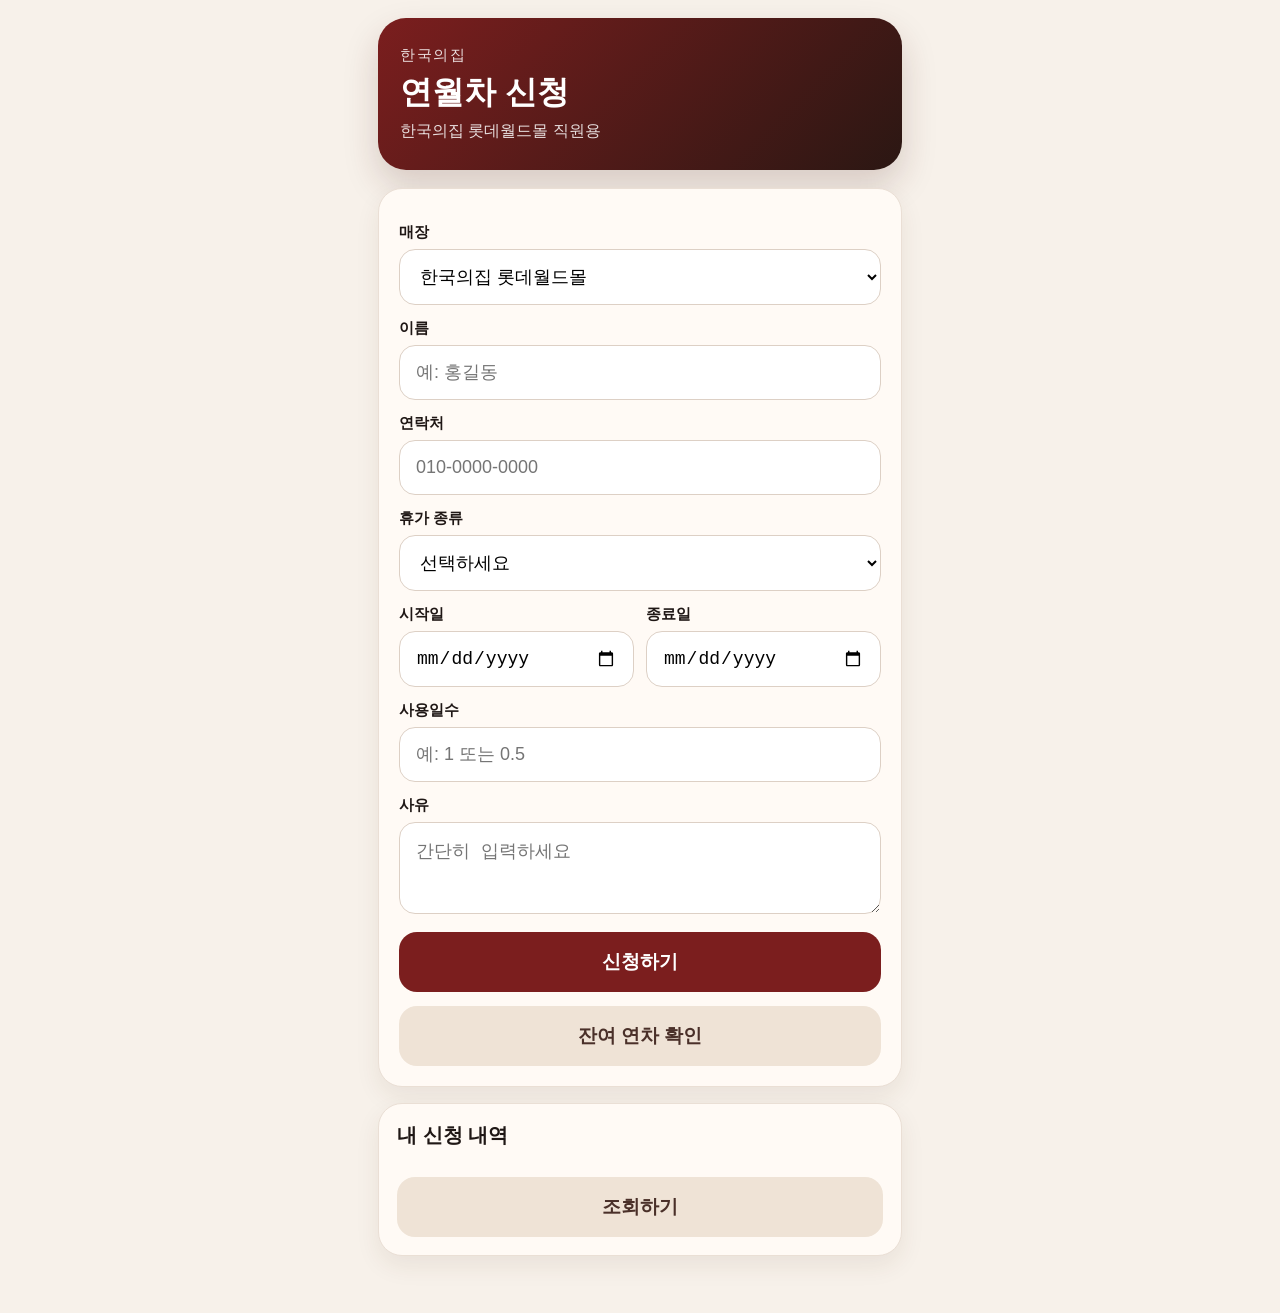
==== index.html @ 4f783e30 "한국의집 연월차 프로그램 최초 등록" ====
<!doctype html>
<html lang="ko">
<head>
  <meta charset="utf-8" />
  <meta name="viewport" content="width=device-width, initial-scale=1, viewport-fit=cover" />
  <title>한국의집 연월차관리</title>
  <link rel="manifest" href="manifest.json" />
  <link rel="stylesheet" href="style.css" />
  <meta name="theme-color" content="#7b1e1e" />
  <link rel="apple-touch-icon" href="icon.svg" />
</head>
<body>
  <main class="app">
    <section class="hero">
      <div class="brand">한국의집</div>
      <h1>연월차 신청</h1>
      <p>한국의집 롯데월드몰 직원용</p>
    </section>

    <section class="card">
      <label>매장</label>
      <select id="store">
        <option>한국의집 롯데월드몰</option>
      </select>

      <label>이름</label>
      <input id="name" placeholder="예: 홍길동" autocomplete="name" />

      <label>연락처</label>
      <input id="phone" placeholder="010-0000-0000" inputmode="tel" />

      <label>휴가 종류</label>
      <select id="leaveType">
        <option value="">선택하세요</option>
        <option>연차</option>
        <option>월차</option>
        <option>오전 반차</option>
        <option>오후 반차</option>
        <option>경조휴가</option>
        <option>병가</option>
      </select>

      <div class="grid2">
        <div>
          <label>시작일</label>
          <input id="startDate" type="date" />
        </div>
        <div>
          <label>종료일</label>
          <input id="endDate" type="date" />
        </div>
      </div>

      <label>사용일수</label>
      <input id="days" type="number" step="0.5" placeholder="예: 1 또는 0.5" />

      <label>사유</label>
      <textarea id="reason" placeholder="간단히 입력하세요"></textarea>

      <button class="primary" onclick="submitLeave()">신청하기</button>
      <button class="secondary" onclick="checkBalance()">잔여 연차 확인</button>

      <div id="result" class="result"></div>
    </section>

    <section class="card small">
      <h2>내 신청 내역</h2>
      <button class="secondary" onclick="loadMyRequests()">조회하기</button>
      <div id="myList" class="list"></div>
    </section>
  </main>

  <script src="script.js"></script>
</body>
</html>
---- style.css ----
:root {
  --main: #7b1e1e;
  --dark: #1f1715;
  --bg: #f7f1ea;
  --card: #fffaf5;
  --line: #eadfd5;
  --muted: #7b706a;
}

* { box-sizing: border-box; }

html, body {
  margin: 0;
  min-height: 100%;
  font-family: -apple-system, BlinkMacSystemFont, "Apple SD Gothic Neo", "Noto Sans KR", "Malgun Gothic", sans-serif;
  background: var(--bg);
  color: var(--dark);
}

.app {
  max-width: 560px;
  margin: 0 auto;
  padding: 18px;
  padding-bottom: 40px;
}

.hero {
  background: linear-gradient(135deg, #7b1e1e, #2b1713);
  color: white;
  border-radius: 28px;
  padding: 28px 22px;
  margin-bottom: 18px;
  box-shadow: 0 16px 35px rgba(70, 30, 20, 0.18);
}

.hero.admin {
  background: linear-gradient(135deg, #3f302a, #111);
}

.brand {
  font-size: 15px;
  opacity: 0.85;
  margin-bottom: 8px;
  letter-spacing: 0.1em;
}

h1 {
  margin: 0;
  font-size: 32px;
  line-height: 1.2;
}

h2 {
  margin: 0 0 14px;
  font-size: 20px;
}

p {
  margin: 10px 0 0;
  opacity: 0.85;
}

.card {
  background: var(--card);
  border: 1px solid var(--line);
  border-radius: 24px;
  padding: 20px;
  margin-bottom: 16px;
  box-shadow: 0 10px 25px rgba(80, 50, 30, 0.08);
}

.card.small {
  padding: 18px;
}

label {
  display: block;
  font-weight: 800;
  margin: 14px 0 7px;
  font-size: 15px;
}

input, select, textarea {
  width: 100%;
  border: 1px solid #ddd0c5;
  background: white;
  border-radius: 16px;
  padding: 16px;
  font-size: 18px;
  outline: none;
}

textarea {
  min-height: 92px;
  resize: vertical;
}

.grid2 {
  display: grid;
  grid-template-columns: 1fr 1fr;
  gap: 12px;
}

button {
  width: 100%;
  border: 0;
  border-radius: 18px;
  padding: 17px 18px;
  font-size: 19px;
  font-weight: 900;
  margin-top: 14px;
  cursor: pointer;
}

.primary {
  background: var(--main);
  color: white;
}

.secondary {
  background: #efe3d6;
  color: #4a3029;
}

.result {
  margin-top: 14px;
  padding: 12px;
  border-radius: 14px;
  font-weight: 800;
  display: none;
}

.result.show {
  display: block;
  background: #fff0d8;
}

.item {
  border: 1px solid var(--line);
  background: white;
  border-radius: 18px;
  padding: 15px;
  margin-top: 12px;
}

.item-title {
  font-size: 18px;
  font-weight: 900;
  margin-bottom: 7px;
}

.item-meta {
  color: var(--muted);
  line-height: 1.65;
  font-size: 14px;
}

.badge {
  display: inline-block;
  padding: 5px 10px;
  border-radius: 999px;
  font-weight: 900;
  font-size: 13px;
}

.badge.wait { background: #fff1bd; color: #694800; }
.badge.ok { background: #dff5df; color: #17611e; }
.badge.no { background: #ffe0e0; color: #8b1a1a; }

.admin-actions {
  display: grid;
  grid-template-columns: 1fr 1fr;
  gap: 10px;
}

.admin-actions button {
  font-size: 16px;
  padding: 13px;
}

.reject {
  background: #3d3330;
  color: white;
}

@media (max-width: 420px) {
  .app { padding: 14px; }
  h1 { font-size: 28px; }
  .grid2 { grid-template-columns: 1fr; }
}
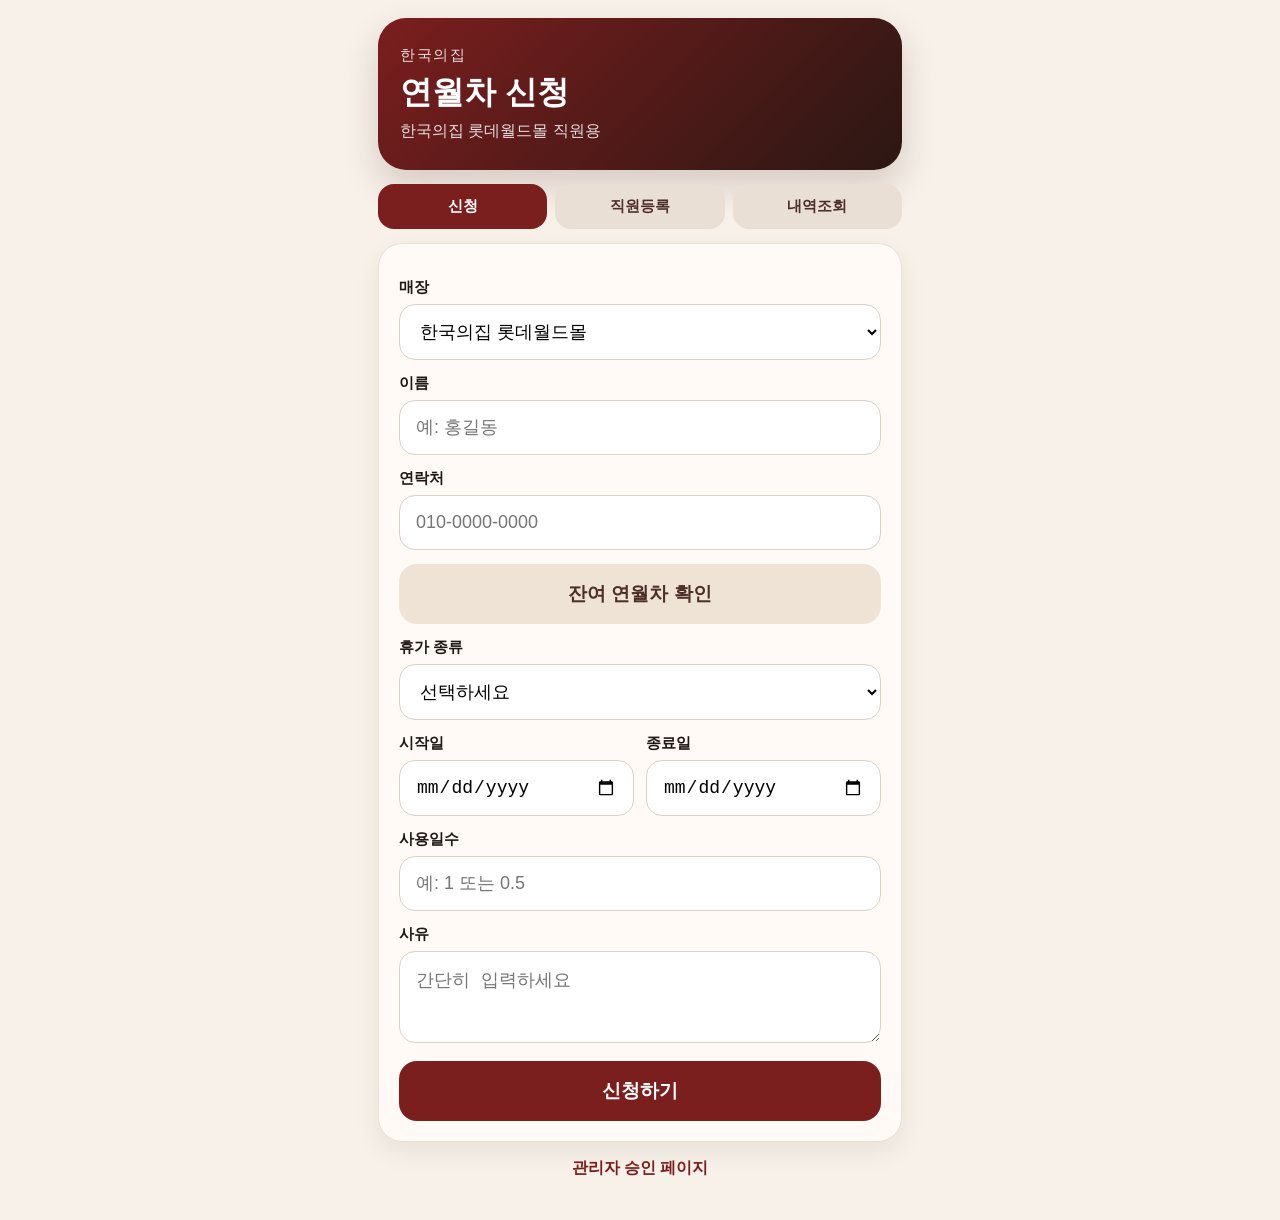
==== commit 2ba1ddff: "script url 연결" ====
--- a/index.html
+++ b/index.html
@@ -1,75 +1,27 @@
 <!doctype html>
-<html lang="ko">
-<head>
-  <meta charset="utf-8" />
-  <meta name="viewport" content="width=device-width, initial-scale=1, viewport-fit=cover" />
-  <title>한국의집 연월차관리</title>
-  <link rel="manifest" href="manifest.json" />
-  <link rel="stylesheet" href="style.css" />
-  <meta name="theme-color" content="#7b1e1e" />
-  <link rel="apple-touch-icon" href="icon.svg" />
-</head>
-<body>
-  <main class="app">
-    <section class="hero">
-      <div class="brand">한국의집</div>
-      <h1>연월차 신청</h1>
-      <p>한국의집 롯데월드몰 직원용</p>
-    </section>
+<html lang="ko"><head><meta charset="utf-8"/><meta name="viewport" content="width=device-width, initial-scale=1, viewport-fit=cover"/><title>한국의집 연월차관리</title><link rel="manifest" href="manifest.json"/><link rel="stylesheet" href="style.css"/><meta name="theme-color" content="#7b1e1e"/></head>
+<body><main class="app">
+<section class="hero"><div class="brand">한국의집</div><h1>연월차 신청</h1><p>한국의집 롯데월드몰 직원용</p></section>
+<section class="tabs"><button class="tab active" onclick="showTab('apply')">신청</button><button class="tab" onclick="showTab('register')">직원등록</button><button class="tab" onclick="showTab('history')">내역조회</button></section>
 
-    <section class="card">
-      <label>매장</label>
-      <select id="store">
-        <option>한국의집 롯데월드몰</option>
-      </select>
+<section id="applyTab" class="card">
+<label>매장</label><select id="store"><option>한국의집 롯데월드몰</option></select>
+<label>이름</label><input id="name" placeholder="예: 홍길동"/>
+<label>연락처</label><input id="phone" placeholder="010-0000-0000" inputmode="tel"/>
+<button class="secondary" onclick="checkBalance()">잔여 연월차 확인</button><div id="balanceBox" class="balance-box"></div>
+<label>휴가 종류</label><select id="leaveType"><option value="">선택하세요</option><option>연차</option><option>월차</option><option>오전 반차</option><option>오후 반차</option><option>경조휴가</option><option>병가</option></select>
+<div class="grid2"><div><label>시작일</label><input id="startDate" type="date"/></div><div><label>종료일</label><input id="endDate" type="date"/></div></div>
+<label>사용일수</label><input id="days" type="number" step="0.5" placeholder="예: 1 또는 0.5"/>
+<label>사유</label><textarea id="reason" placeholder="간단히 입력하세요"></textarea>
+<button class="primary" onclick="submitLeave()">신청하기</button><div id="result" class="result"></div></section>
 
-      <label>이름</label>
-      <input id="name" placeholder="예: 홍길동" autocomplete="name" />
+<section id="registerTab" class="card hidden"><h2>직원 등록</h2><p class="notice">최초 1회 등록하면 입사일 기준으로 연차가 자동 계산됩니다.</p>
+<label>매장</label><select id="regStore"><option>한국의집 롯데월드몰</option></select>
+<label>이름</label><input id="regName" placeholder="예: 홍길동"/>
+<label>연락처</label><input id="regPhone" placeholder="010-0000-0000" inputmode="tel"/>
+<label>입사일</label><input id="hireDate" type="date"/>
+<button class="primary" onclick="registerEmployee()">직원 등록 / 수정</button><div id="registerResult" class="result"></div></section>
 
-      <label>연락처</label>
-      <input id="phone" placeholder="010-0000-0000" inputmode="tel" />
-
-      <label>휴가 종류</label>
-      <select id="leaveType">
-        <option value="">선택하세요</option>
-        <option>연차</option>
-        <option>월차</option>
-        <option>오전 반차</option>
-        <option>오후 반차</option>
-        <option>경조휴가</option>
-        <option>병가</option>
-      </select>
-
-      <div class="grid2">
-        <div>
-          <label>시작일</label>
-          <input id="startDate" type="date" />
-        </div>
-        <div>
-          <label>종료일</label>
-          <input id="endDate" type="date" />
-        </div>
-      </div>
-
-      <label>사용일수</label>
-      <input id="days" type="number" step="0.5" placeholder="예: 1 또는 0.5" />
-
-      <label>사유</label>
-      <textarea id="reason" placeholder="간단히 입력하세요"></textarea>
-
-      <button class="primary" onclick="submitLeave()">신청하기</button>
-      <button class="secondary" onclick="checkBalance()">잔여 연차 확인</button>
-
-      <div id="result" class="result"></div>
-    </section>
-
-    <section class="card small">
-      <h2>내 신청 내역</h2>
-      <button class="secondary" onclick="loadMyRequests()">조회하기</button>
-      <div id="myList" class="list"></div>
-    </section>
-  </main>
-
-  <script src="script.js"></script>
-</body>
-</html>
+<section id="historyTab" class="card small hidden"><h2>내 신청 내역</h2><p class="notice">신청 탭에 이름과 연락처를 입력한 뒤 조회하세요.</p><button class="secondary" onclick="loadMyRequests()">조회하기</button><div id="myList" class="list"></div></section>
+<section class="footer-link"><a href="admin.html">관리자 승인 페이지</a></section>
+</main><script src="script.js"></script></body></html>
--- a/style.css
+++ b/style.css
@@ -1,190 +1 @@
-:root {
-  --main: #7b1e1e;
-  --dark: #1f1715;
-  --bg: #f7f1ea;
-  --card: #fffaf5;
-  --line: #eadfd5;
-  --muted: #7b706a;
-}
-
-* { box-sizing: border-box; }
-
-html, body {
-  margin: 0;
-  min-height: 100%;
-  font-family: -apple-system, BlinkMacSystemFont, "Apple SD Gothic Neo", "Noto Sans KR", "Malgun Gothic", sans-serif;
-  background: var(--bg);
-  color: var(--dark);
-}
-
-.app {
-  max-width: 560px;
-  margin: 0 auto;
-  padding: 18px;
-  padding-bottom: 40px;
-}
-
-.hero {
-  background: linear-gradient(135deg, #7b1e1e, #2b1713);
-  color: white;
-  border-radius: 28px;
-  padding: 28px 22px;
-  margin-bottom: 18px;
-  box-shadow: 0 16px 35px rgba(70, 30, 20, 0.18);
-}
-
-.hero.admin {
-  background: linear-gradient(135deg, #3f302a, #111);
-}
-
-.brand {
-  font-size: 15px;
-  opacity: 0.85;
-  margin-bottom: 8px;
-  letter-spacing: 0.1em;
-}
-
-h1 {
-  margin: 0;
-  font-size: 32px;
-  line-height: 1.2;
-}
-
-h2 {
-  margin: 0 0 14px;
-  font-size: 20px;
-}
-
-p {
-  margin: 10px 0 0;
-  opacity: 0.85;
-}
-
-.card {
-  background: var(--card);
-  border: 1px solid var(--line);
-  border-radius: 24px;
-  padding: 20px;
-  margin-bottom: 16px;
-  box-shadow: 0 10px 25px rgba(80, 50, 30, 0.08);
-}
-
-.card.small {
-  padding: 18px;
-}
-
-label {
-  display: block;
-  font-weight: 800;
-  margin: 14px 0 7px;
-  font-size: 15px;
-}
-
-input, select, textarea {
-  width: 100%;
-  border: 1px solid #ddd0c5;
-  background: white;
-  border-radius: 16px;
-  padding: 16px;
-  font-size: 18px;
-  outline: none;
-}
-
-textarea {
-  min-height: 92px;
-  resize: vertical;
-}
-
-.grid2 {
-  display: grid;
-  grid-template-columns: 1fr 1fr;
-  gap: 12px;
-}
-
-button {
-  width: 100%;
-  border: 0;
-  border-radius: 18px;
-  padding: 17px 18px;
-  font-size: 19px;
-  font-weight: 900;
-  margin-top: 14px;
-  cursor: pointer;
-}
-
-.primary {
-  background: var(--main);
-  color: white;
-}
-
-.secondary {
-  background: #efe3d6;
-  color: #4a3029;
-}
-
-.result {
-  margin-top: 14px;
-  padding: 12px;
-  border-radius: 14px;
-  font-weight: 800;
-  display: none;
-}
-
-.result.show {
-  display: block;
-  background: #fff0d8;
-}
-
-.item {
-  border: 1px solid var(--line);
-  background: white;
-  border-radius: 18px;
-  padding: 15px;
-  margin-top: 12px;
-}
-
-.item-title {
-  font-size: 18px;
-  font-weight: 900;
-  margin-bottom: 7px;
-}
-
-.item-meta {
-  color: var(--muted);
-  line-height: 1.65;
-  font-size: 14px;
-}
-
-.badge {
-  display: inline-block;
-  padding: 5px 10px;
-  border-radius: 999px;
-  font-weight: 900;
-  font-size: 13px;
-}
-
-.badge.wait { background: #fff1bd; color: #694800; }
-.badge.ok { background: #dff5df; color: #17611e; }
-.badge.no { background: #ffe0e0; color: #8b1a1a; }
-
-.admin-actions {
-  display: grid;
-  grid-template-columns: 1fr 1fr;
-  gap: 10px;
-}
-
-.admin-actions button {
-  font-size: 16px;
-  padding: 13px;
-}
-
-.reject {
-  background: #3d3330;
-  color: white;
-}
-
-@media (max-width: 420px) {
-  .app { padding: 14px; }
-  h1 { font-size: 28px; }
-  .grid2 { grid-template-columns: 1fr; }
-}
+:root{--main:#7b1e1e;--dark:#1f1715;--bg:#f7f1ea;--card:#fffaf5;--line:#eadfd5;--muted:#7b706a}*{box-sizing:border-box}html,body{margin:0;min-height:100%;font-family:-apple-system,BlinkMacSystemFont,'Apple SD Gothic Neo','Noto Sans KR','Malgun Gothic',sans-serif;background:var(--bg);color:var(--dark)}.app{max-width:560px;margin:0 auto;padding:18px 18px 40px}.hero{background:linear-gradient(135deg,#7b1e1e,#2b1713);color:#fff;border-radius:28px;padding:28px 22px;margin-bottom:14px;box-shadow:0 16px 35px rgba(70,30,20,.18)}.hero.admin{background:linear-gradient(135deg,#3f302a,#111)}.brand{font-size:15px;opacity:.85;margin-bottom:8px;letter-spacing:.1em}h1{margin:0;font-size:32px;line-height:1.2}h2{margin:0 0 14px;font-size:20px}p{margin:10px 0 0;opacity:.85}.tabs{display:grid;grid-template-columns:repeat(3,1fr);gap:8px;margin-bottom:14px}.tab{margin:0;padding:13px 8px;font-size:15px;border-radius:16px;background:#eadfd5;color:#4a3029}.tab.active{background:var(--main);color:#fff}.card{background:var(--card);border:1px solid var(--line);border-radius:24px;padding:20px;margin-bottom:16px;box-shadow:0 10px 25px rgba(80,50,30,.08)}.hidden{display:none}.notice{font-size:14px;color:var(--muted);margin-bottom:10px}label{display:block;font-weight:800;margin:14px 0 7px;font-size:15px}input,select,textarea{width:100%;border:1px solid #ddd0c5;background:#fff;border-radius:16px;padding:16px;font-size:18px;outline:none}textarea{min-height:92px;resize:vertical}.grid2{display:grid;grid-template-columns:1fr 1fr;gap:12px}button{width:100%;border:0;border-radius:18px;padding:17px 18px;font-size:19px;font-weight:900;margin-top:14px;cursor:pointer}.primary{background:var(--main);color:#fff}.secondary{background:#efe3d6;color:#4a3029}.result{margin-top:14px;padding:12px;border-radius:14px;font-weight:800;display:none;line-height:1.5}.result.show{display:block;background:#fff0d8}.balance-box{display:none;margin-top:14px;padding:14px;background:#fff8e8;border:1px solid #ead8af;border-radius:16px;line-height:1.7;font-weight:800}.balance-box.show{display:block}.item{border:1px solid var(--line);background:#fff;border-radius:18px;padding:15px;margin-top:12px}.item-title{font-size:18px;font-weight:900;margin-bottom:7px}.item-meta{color:var(--muted);line-height:1.65;font-size:14px}.badge{display:inline-block;padding:5px 10px;border-radius:999px;font-weight:900;font-size:13px}.badge.wait{background:#fff1bd;color:#694800}.badge.ok{background:#dff5df;color:#17611e}.badge.no{background:#ffe0e0;color:#8b1a1a}.admin-actions{display:grid;grid-template-columns:1fr 1fr;gap:10px}.admin-actions button{font-size:16px;padding:13px}.reject{background:#3d3330;color:#fff}.footer-link{text-align:center;margin-top:12px}.footer-link a{color:#7b1e1e;font-weight:900;text-decoration:none}@media(max-width:420px){.app{padding:14px}h1{font-size:28px}.grid2{grid-template-columns:1fr}input,select,textarea{font-size:17px}}
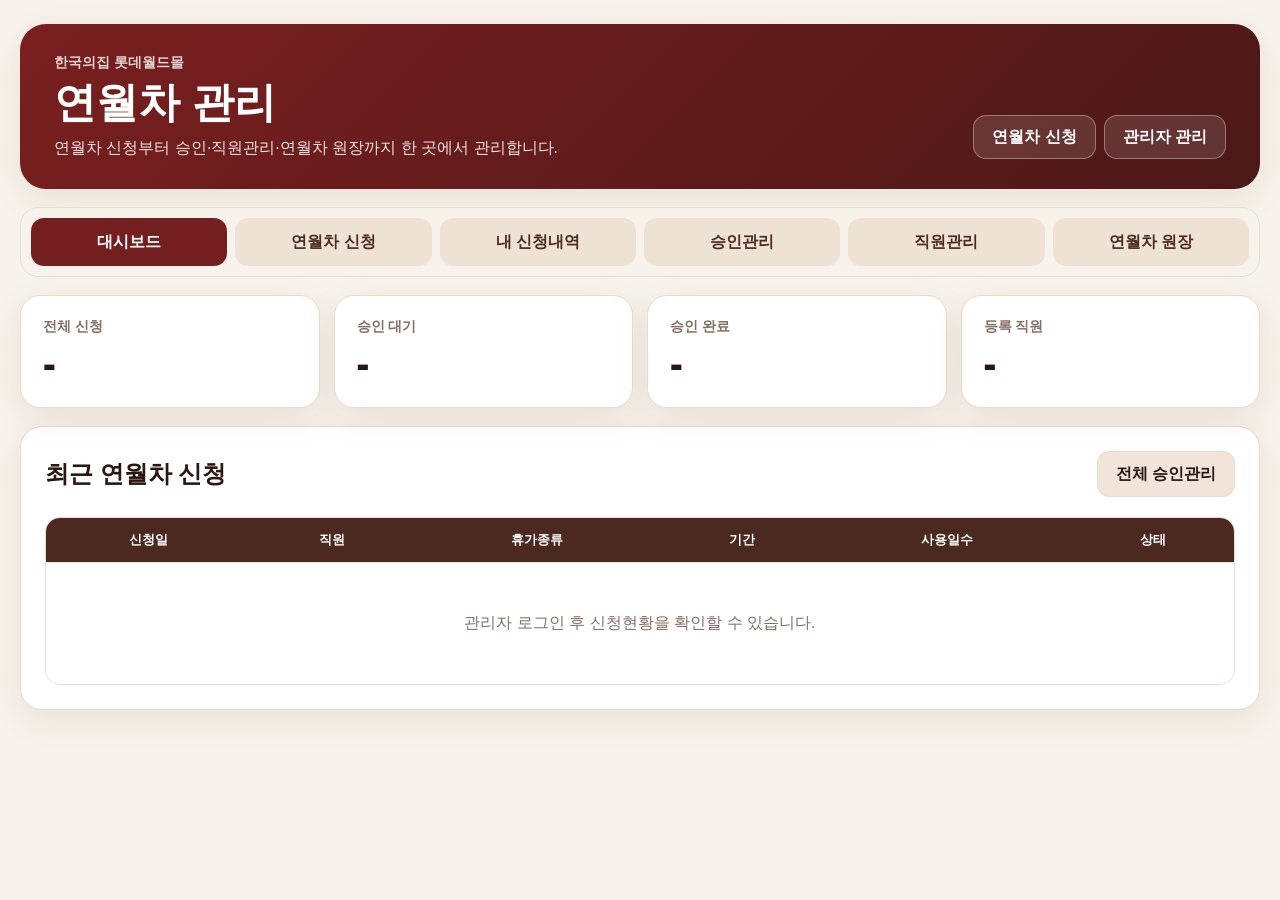
==== commit c0ce104a: "Build integrated leave management portal" ====
--- a/index.html
+++ b/index.html
@@ -1,27 +1,2345 @@
 <!doctype html>
-<html lang="ko"><head><meta charset="utf-8"/><meta name="viewport" content="width=device-width, initial-scale=1, viewport-fit=cover"/><title>한국의집 연월차관리</title><link rel="manifest" href="manifest.json"/><link rel="stylesheet" href="style.css"/><meta name="theme-color" content="#7b1e1e"/></head>
-<body><main class="app">
-<section class="hero"><div class="brand">한국의집</div><h1>연월차 신청</h1><p>한국의집 롯데월드몰 직원용</p></section>
-<section class="tabs"><button class="tab active" onclick="showTab('apply')">신청</button><button class="tab" onclick="showTab('register')">직원등록</button><button class="tab" onclick="showTab('history')">내역조회</button></section>
-
-<section id="applyTab" class="card">
-<label>매장</label><select id="store"><option>한국의집 롯데월드몰</option></select>
-<label>이름</label><input id="name" placeholder="예: 홍길동"/>
-<label>연락처</label><input id="phone" placeholder="010-0000-0000" inputmode="tel"/>
-<button class="secondary" onclick="checkBalance()">잔여 연월차 확인</button><div id="balanceBox" class="balance-box"></div>
-<label>휴가 종류</label><select id="leaveType"><option value="">선택하세요</option><option>연차</option><option>월차</option><option>오전 반차</option><option>오후 반차</option><option>경조휴가</option><option>병가</option></select>
-<div class="grid2"><div><label>시작일</label><input id="startDate" type="date"/></div><div><label>종료일</label><input id="endDate" type="date"/></div></div>
-<label>사용일수</label><input id="days" type="number" step="0.5" placeholder="예: 1 또는 0.5"/>
-<label>사유</label><textarea id="reason" placeholder="간단히 입력하세요"></textarea>
-<button class="primary" onclick="submitLeave()">신청하기</button><div id="result" class="result"></div></section>
-
-<section id="registerTab" class="card hidden"><h2>직원 등록</h2><p class="notice">최초 1회 등록하면 입사일 기준으로 연차가 자동 계산됩니다.</p>
-<label>매장</label><select id="regStore"><option>한국의집 롯데월드몰</option></select>
-<label>이름</label><input id="regName" placeholder="예: 홍길동"/>
-<label>연락처</label><input id="regPhone" placeholder="010-0000-0000" inputmode="tel"/>
-<label>입사일</label><input id="hireDate" type="date"/>
-<button class="primary" onclick="registerEmployee()">직원 등록 / 수정</button><div id="registerResult" class="result"></div></section>
-
-<section id="historyTab" class="card small hidden"><h2>내 신청 내역</h2><p class="notice">신청 탭에 이름과 연락처를 입력한 뒤 조회하세요.</p><button class="secondary" onclick="loadMyRequests()">조회하기</button><div id="myList" class="list"></div></section>
-<section class="footer-link"><a href="admin.html">관리자 승인 페이지</a></section>
-</main><script src="script.js"></script></body></html>+<html lang="ko">
+<head>
+  <meta charset="utf-8">
+  <meta
+    name="viewport"
+    content="width=device-width, initial-scale=1, viewport-fit=cover"
+  >
+
+  <title>한국의집 연월차관리</title>
+
+  <link rel="manifest" href="manifest.json">
+
+  <meta name="theme-color" content="#651c1c">
+
+  <style>
+    * {
+      box-sizing: border-box;
+    }
+
+    :root {
+      --primary: #741f1f;
+      --primary-dark: #4a1818;
+      --primary-soft: #f5eaea;
+      --background: #f7f2eb;
+      --card: #ffffff;
+      --line: #eadbca;
+      --text: #2b1710;
+      --muted: #856f63;
+      --green: #14984f;
+      --red: #c13c32;
+      --orange: #d47b19;
+      --blue: #356ab4;
+      --shadow: 0 10px 35px rgba(76, 42, 25, 0.08);
+    }
+
+    body {
+      margin: 0;
+      background: var(--background);
+      color: var(--text);
+      font-family:
+        "Pretendard",
+        "Noto Sans KR",
+        "Apple SD Gothic Neo",
+        Arial,
+        sans-serif;
+    }
+
+    button,
+    input,
+    select,
+    textarea {
+      font: inherit;
+    }
+
+    button {
+      cursor: pointer;
+    }
+
+    .app {
+      width: min(1240px, calc(100% - 32px));
+      margin: 0 auto;
+      padding: 24px 0 80px;
+    }
+
+    .hero {
+      display: flex;
+      justify-content: space-between;
+      align-items: flex-end;
+      gap: 24px;
+      padding: 30px 34px;
+      color: #fff;
+      border-radius: 26px;
+      background:
+        linear-gradient(135deg, #7a1f1f 0%, #4b1818 100%);
+      box-shadow: var(--shadow);
+    }
+
+    .hero .brand {
+      margin-bottom: 6px;
+      font-size: 14px;
+      font-weight: 800;
+      opacity: 0.8;
+    }
+
+    .hero h1 {
+      margin: 0;
+      font-size: clamp(28px, 4vw, 42px);
+      line-height: 1.2;
+    }
+
+    .hero p {
+      margin: 10px 0 0;
+      opacity: 0.88;
+    }
+
+    .hero-actions {
+      display: flex;
+      flex-wrap: wrap;
+      gap: 8px;
+    }
+
+    .top-button {
+      min-height: 44px;
+      padding: 0 18px;
+      color: #fff;
+      font-weight: 800;
+      border: 1px solid rgba(255,255,255,.35);
+      border-radius: 13px;
+      background: rgba(255,255,255,.12);
+    }
+
+    .tabs {
+      position: sticky;
+      top: 0;
+      z-index: 20;
+      display: grid;
+      grid-template-columns: repeat(6, minmax(110px, 1fr));
+      gap: 8px;
+      margin: 18px 0;
+      padding: 10px;
+      border: 1px solid var(--line);
+      border-radius: 18px;
+      background: rgba(247, 242, 235, 0.96);
+      backdrop-filter: blur(10px);
+    }
+
+    .tab {
+      min-height: 48px;
+      padding: 10px 12px;
+      color: #4d2c20;
+      font-weight: 900;
+      border: 0;
+      border-radius: 13px;
+      background: #eee2d5;
+    }
+
+    .tab.active {
+      color: #fff;
+      background: var(--primary);
+    }
+
+    .page {
+      display: none;
+    }
+
+    .page.active {
+      display: block;
+    }
+
+    .dashboard-grid {
+      display: grid;
+      grid-template-columns: repeat(4, minmax(0, 1fr));
+      gap: 14px;
+      margin-bottom: 18px;
+    }
+
+    .stat-card {
+      padding: 22px;
+      border: 1px solid var(--line);
+      border-radius: 20px;
+      background: var(--card);
+      box-shadow: var(--shadow);
+    }
+
+    .stat-label {
+      color: var(--muted);
+      font-size: 14px;
+      font-weight: 800;
+    }
+
+    .stat-value {
+      margin-top: 10px;
+      font-size: 34px;
+      font-weight: 950;
+    }
+
+    .layout-2 {
+      display: grid;
+      grid-template-columns: minmax(320px, 430px) minmax(0, 1fr);
+      gap: 18px;
+      align-items: start;
+    }
+
+    .card {
+      padding: 24px;
+      border: 1px solid var(--line);
+      border-radius: 22px;
+      background: var(--card);
+      box-shadow: var(--shadow);
+    }
+
+    .card + .card {
+      margin-top: 18px;
+    }
+
+    .card-header {
+      display: flex;
+      justify-content: space-between;
+      align-items: center;
+      gap: 14px;
+      margin-bottom: 20px;
+    }
+
+    .card-header h2,
+    .card-header h3 {
+      margin: 0;
+    }
+
+    .card-title {
+      margin: 0 0 20px;
+      font-size: 23px;
+    }
+
+    .description {
+      margin: -10px 0 22px;
+      color: var(--muted);
+      line-height: 1.65;
+    }
+
+    .field {
+      margin-bottom: 16px;
+    }
+
+    .field label {
+      display: block;
+      margin-bottom: 7px;
+      font-size: 14px;
+      font-weight: 900;
+    }
+
+    input,
+    select,
+    textarea {
+      width: 100%;
+      min-height: 48px;
+      padding: 12px 14px;
+      color: var(--text);
+      border: 1px solid #decdbd;
+      border-radius: 13px;
+      outline: none;
+      background: #fff;
+    }
+
+    textarea {
+      min-height: 110px;
+      resize: vertical;
+    }
+
+    input:focus,
+    select:focus,
+    textarea:focus {
+      border-color: var(--primary);
+      box-shadow: 0 0 0 3px rgba(116,31,31,.1);
+    }
+
+    .grid2,
+    .grid3,
+    .grid4 {
+      display: grid;
+      gap: 12px;
+    }
+
+    .grid2 {
+      grid-template-columns: repeat(2, minmax(0, 1fr));
+    }
+
+    .grid3 {
+      grid-template-columns: repeat(3, minmax(0, 1fr));
+    }
+
+    .grid4 {
+      grid-template-columns: repeat(4, minmax(0, 1fr));
+    }
+
+    .button-row {
+      display: flex;
+      flex-wrap: wrap;
+      gap: 10px;
+    }
+
+    .btn {
+      min-height: 46px;
+      padding: 0 18px;
+      font-weight: 900;
+      border-radius: 12px;
+      border: 1px solid transparent;
+    }
+
+    .btn-primary {
+      color: #fff;
+      background: var(--primary);
+    }
+
+    .btn-secondary {
+      color: var(--text);
+      border-color: var(--line);
+      background: #f0e5d8;
+    }
+
+    .btn-green {
+      color: #fff;
+      background: var(--green);
+    }
+
+    .btn-red {
+      color: #fff;
+      background: var(--red);
+    }
+
+    .btn-outline {
+      color: var(--primary);
+      border-color: var(--primary);
+      background: #fff;
+    }
+
+    .btn-small {
+      min-height: 34px;
+      padding: 0 12px;
+      font-size: 13px;
+      border-radius: 9px;
+    }
+
+    .balance-box {
+      display: none;
+      margin: 15px 0 18px;
+      padding: 18px;
+      border-radius: 15px;
+      background: var(--primary-soft);
+    }
+
+    .balance-box.show {
+      display: block;
+    }
+
+    .balance-numbers {
+      display: grid;
+      grid-template-columns: repeat(4, minmax(0, 1fr));
+      gap: 8px;
+      margin-top: 12px;
+    }
+
+    .balance-item {
+      padding: 13px 8px;
+      text-align: center;
+      border-radius: 12px;
+      background: #fff;
+    }
+
+    .balance-item small {
+      display: block;
+      margin-bottom: 5px;
+      color: var(--muted);
+    }
+
+    .balance-item strong {
+      font-size: 20px;
+    }
+
+    .toolbar {
+      display: grid;
+      grid-template-columns: 1.3fr 1fr 1fr 1fr auto;
+      gap: 10px;
+      margin-bottom: 16px;
+    }
+
+    .table-wrap {
+      overflow: auto;
+      border: 1px solid var(--line);
+      border-radius: 15px;
+    }
+
+    table {
+      width: 100%;
+      min-width: 900px;
+      border-collapse: collapse;
+      background: #fff;
+    }
+
+    th,
+    td {
+      padding: 13px 12px;
+      border-bottom: 1px solid #eee2d8;
+      text-align: center;
+      white-space: nowrap;
+    }
+
+    th {
+      position: sticky;
+      top: 0;
+      z-index: 3;
+      color: #fff;
+      font-size: 13px;
+      background: #4b2920;
+    }
+
+    tr:last-child td {
+      border-bottom: 0;
+    }
+
+    tr:hover td {
+      background: #fffaf6;
+    }
+
+    .empty {
+      padding: 50px 16px !important;
+      color: var(--muted);
+    }
+
+    .badge {
+      display: inline-flex;
+      justify-content: center;
+      align-items: center;
+      min-width: 58px;
+      min-height: 29px;
+      padding: 4px 10px;
+      font-size: 12px;
+      font-weight: 900;
+      border-radius: 999px;
+    }
+
+    .badge-wait {
+      color: #8c5300;
+      background: #fff0c9;
+    }
+
+    .badge-approved {
+      color: #116237;
+      background: #dff5e8;
+    }
+
+    .badge-rejected {
+      color: #9b2723;
+      background: #fbe2df;
+    }
+
+    .badge-active {
+      color: #205c9c;
+      background: #e0ecfa;
+    }
+
+    .result {
+      display: none;
+      margin-top: 15px;
+      padding: 14px 16px;
+      line-height: 1.5;
+      border-radius: 12px;
+    }
+
+    .result.show {
+      display: block;
+    }
+
+    .result.success {
+      color: #126235;
+      background: #e5f6eb;
+    }
+
+    .result.error {
+      color: #a12724;
+      background: #fce7e5;
+    }
+
+    .loading {
+      opacity: .6;
+      pointer-events: none;
+    }
+
+    .admin-lock {
+      max-width: 450px;
+      margin: 45px auto;
+      text-align: center;
+    }
+
+    .admin-lock h2 {
+      margin-top: 0;
+    }
+
+    .admin-area {
+      display: none;
+    }
+
+    .admin-area.show {
+      display: block;
+    }
+
+    .section-actions {
+      display: flex;
+      flex-wrap: wrap;
+      justify-content: flex-end;
+      gap: 8px;
+    }
+
+    .modal {
+      position: fixed;
+      inset: 0;
+      z-index: 100;
+      display: none;
+      justify-content: center;
+      align-items: center;
+      padding: 20px;
+      background: rgba(30, 17, 12, .55);
+    }
+
+    .modal.show {
+      display: flex;
+    }
+
+    .modal-box {
+      width: min(520px, 100%);
+      max-height: 90vh;
+      overflow: auto;
+      padding: 24px;
+      border-radius: 20px;
+      background: #fff;
+      box-shadow: 0 24px 70px rgba(0,0,0,.25);
+    }
+
+    .modal-header {
+      display: flex;
+      justify-content: space-between;
+      gap: 12px;
+      margin-bottom: 20px;
+    }
+
+    .modal-header h3 {
+      margin: 0;
+    }
+
+    .modal-close {
+      width: 38px;
+      height: 38px;
+      font-size: 20px;
+      border: 0;
+      border-radius: 50%;
+      background: #eee3d8;
+    }
+
+    .detail-list {
+      display: grid;
+      grid-template-columns: 110px 1fr;
+      gap: 12px;
+      line-height: 1.5;
+    }
+
+    .detail-list dt {
+      color: var(--muted);
+      font-weight: 900;
+    }
+
+    .detail-list dd {
+      margin: 0;
+      word-break: break-word;
+    }
+
+    @media (max-width: 900px) {
+      .dashboard-grid {
+        grid-template-columns: repeat(2, minmax(0, 1fr));
+      }
+
+      .layout-2 {
+        grid-template-columns: 1fr;
+      }
+
+      .tabs {
+        grid-template-columns: repeat(3, 1fr);
+        position: static;
+      }
+
+      .toolbar {
+        grid-template-columns: repeat(2, 1fr);
+      }
+
+      .hero {
+        display: block;
+      }
+
+      .hero-actions {
+        margin-top: 20px;
+      }
+    }
+
+    @media (max-width: 580px) {
+      .app {
+        width: min(100% - 20px, 1240px);
+        padding-top: 10px;
+      }
+
+      .hero {
+        padding: 24px 20px;
+        border-radius: 20px;
+      }
+
+      .tabs {
+        grid-template-columns: repeat(2, 1fr);
+      }
+
+      .card {
+        padding: 18px;
+        border-radius: 18px;
+      }
+
+      .dashboard-grid,
+      .grid2,
+      .grid3,
+      .grid4,
+      .toolbar,
+      .balance-numbers {
+        grid-template-columns: 1fr;
+      }
+
+      .button-row .btn {
+        flex: 1 1 100%;
+      }
+    }
+  </style>
+</head>
+
+<body>
+
+<main class="app">
+
+  <section class="hero">
+    <div>
+      <div class="brand">한국의집 롯데월드몰</div>
+      <h1>연월차 관리</h1>
+      <p>연월차 신청부터 승인·직원관리·연월차 원장까지 한 곳에서 관리합니다.</p>
+    </div>
+
+    <div class="hero-actions">
+      <button class="top-button" onclick="openPage('apply')">
+        연월차 신청
+      </button>
+
+      <button class="top-button" onclick="openPage('admin')">
+        관리자 관리
+      </button>
+    </div>
+  </section>
+
+
+  <nav class="tabs">
+    <button class="tab active" data-page="dashboard"
+            onclick="openPage('dashboard')">
+      대시보드
+    </button>
+
+    <button class="tab" data-page="apply"
+            onclick="openPage('apply')">
+      연월차 신청
+    </button>
+
+    <button class="tab" data-page="history"
+            onclick="openPage('history')">
+      내 신청내역
+    </button>
+
+    <button class="tab" data-page="admin"
+            onclick="openPage('admin')">
+      승인관리
+    </button>
+
+    <button class="tab" data-page="employees"
+            onclick="openPage('employees')">
+      직원관리
+    </button>
+
+    <button class="tab" data-page="ledger"
+            onclick="openPage('ledger')">
+      연월차 원장
+    </button>
+  </nav>
+
+
+  <!-- 대시보드 -->
+  <section id="dashboardPage" class="page active">
+
+    <div class="dashboard-grid">
+      <article class="stat-card">
+        <div class="stat-label">전체 신청</div>
+        <div id="statTotal" class="stat-value">-</div>
+      </article>
+
+      <article class="stat-card">
+        <div class="stat-label">승인 대기</div>
+        <div id="statPending" class="stat-value">-</div>
+      </article>
+
+      <article class="stat-card">
+        <div class="stat-label">승인 완료</div>
+        <div id="statApproved" class="stat-value">-</div>
+      </article>
+
+      <article class="stat-card">
+        <div class="stat-label">등록 직원</div>
+        <div id="statEmployees" class="stat-value">-</div>
+      </article>
+    </div>
+
+    <section class="card">
+      <div class="card-header">
+        <div>
+          <h2>최근 연월차 신청</h2>
+        </div>
+
+        <button class="btn btn-secondary"
+                onclick="openPage('admin')">
+          전체 승인관리
+        </button>
+      </div>
+
+      <div class="table-wrap">
+        <table>
+          <thead>
+          <tr>
+            <th>신청일</th>
+            <th>직원</th>
+            <th>휴가종류</th>
+            <th>기간</th>
+            <th>사용일수</th>
+            <th>상태</th>
+          </tr>
+          </thead>
+
+          <tbody id="dashboardRequestBody">
+          <tr>
+            <td colspan="6" class="empty">
+              관리자 로그인 후 신청현황을 확인할 수 있습니다.
+            </td>
+          </tr>
+          </tbody>
+        </table>
+      </div>
+    </section>
+
+  </section>
+
+
+  <!-- 연월차 신청 -->
+  <section id="applyPage" class="page">
+
+    <div class="layout-2">
+
+      <section class="card">
+        <h2 class="card-title">연월차 신청</h2>
+
+        <p class="description">
+          등록된 직원정보를 기준으로 잔여 연월차를 확인한 후 신청합니다.
+        </p>
+
+        <div class="field">
+          <label for="store">매장</label>
+          <select id="store">
+            <option value="한국의집 롯데월드몰">
+              한국의집 롯데월드몰
+            </option>
+          </select>
+        </div>
+
+        <div class="grid2">
+          <div class="field">
+            <label for="name">이름</label>
+            <input id="name" placeholder="예: 홍길동">
+          </div>
+
+          <div class="field">
+            <label for="phone">연락처</label>
+            <input
+              id="phone"
+              placeholder="010-0000-0000"
+              inputmode="tel"
+            >
+          </div>
+        </div>
+
+        <button class="btn btn-secondary"
+                style="width:100%;"
+                onclick="checkBalance()">
+          잔여 연월차 확인
+        </button>
+
+        <div id="balanceBox" class="balance-box"></div>
+
+        <div class="field">
+          <label for="leaveType">휴가 종류</label>
+          <select id="leaveType">
+            <option value="">선택하세요</option>
+            <option value="연차">연차</option>
+            <option value="월차">월차</option>
+            <option value="오전 반차">오전 반차</option>
+            <option value="오후 반차">오후 반차</option>
+            <option value="경조휴가">경조휴가</option>
+            <option value="병가">병가</option>
+          </select>
+        </div>
+
+        <div class="grid2">
+          <div class="field">
+            <label for="startDate">시작일</label>
+            <input id="startDate" type="date">
+          </div>
+
+          <div class="field">
+            <label for="endDate">종료일</label>
+            <input id="endDate" type="date">
+          </div>
+        </div>
+
+        <div class="field">
+          <label for="days">사용일수</label>
+          <input
+            id="days"
+            type="number"
+            min="0.5"
+            step="0.5"
+            placeholder="예: 1 또는 0.5"
+          >
+        </div>
+
+        <div class="field">
+          <label for="reason">신청사유</label>
+          <textarea
+            id="reason"
+            placeholder="신청사유를 입력하세요."
+          ></textarea>
+        </div>
+
+        <button class="btn btn-primary"
+                style="width:100%;"
+                onclick="submitLeave()">
+          연월차 신청하기
+        </button>
+
+        <div id="applyResult" class="result"></div>
+      </section>
+
+
+      <section class="card">
+        <h2 class="card-title">신청 안내</h2>
+
+        <p class="description">
+          직원등록이 되어 있지 않으면 연월차 신청을 할 수 없습니다.
+          이름과 연락처는 직원등록 정보와 동일하게 입력하세요.
+        </p>
+
+        <div class="button-row">
+          <button class="btn btn-secondary"
+                  onclick="openPage('employees')">
+            직원등록
+          </button>
+
+          <button class="btn btn-outline"
+                  onclick="openPage('history')">
+            내 신청내역 확인
+          </button>
+        </div>
+      </section>
+
+    </div>
+
+  </section>
+
+
+  <!-- 내 신청내역 -->
+  <section id="historyPage" class="page">
+
+    <section class="card">
+
+      <div class="card-header">
+        <div>
+          <h2>내 신청내역</h2>
+        </div>
+      </div>
+
+      <div class="grid3">
+        <div class="field">
+          <label for="historyName">이름</label>
+          <input id="historyName" placeholder="이름">
+        </div>
+
+        <div class="field">
+          <label for="historyPhone">연락처</label>
+          <input
+            id="historyPhone"
+            placeholder="010-0000-0000"
+            inputmode="tel"
+          >
+        </div>
+
+        <div class="field">
+          <label>&nbsp;</label>
+          <button class="btn btn-primary"
+                  style="width:100%;"
+                  onclick="loadMyRequests()">
+            신청내역 조회
+          </button>
+        </div>
+      </div>
+
+      <div id="historyResult" class="result"></div>
+
+      <div class="table-wrap">
+        <table>
+          <thead>
+          <tr>
+            <th>신청일</th>
+            <th>휴가종류</th>
+            <th>시작일</th>
+            <th>종료일</th>
+            <th>일수</th>
+            <th>사유</th>
+            <th>상태</th>
+            <th>관리자메모</th>
+          </tr>
+          </thead>
+
+          <tbody id="myRequestBody">
+          <tr>
+            <td colspan="8" class="empty">
+              이름과 연락처를 입력한 후 조회하세요.
+            </td>
+          </tr>
+          </tbody>
+        </table>
+      </div>
+
+    </section>
+
+  </section>
+
+
+  <!-- 승인관리 -->
+  <section id="adminPage" class="page">
+
+    <section id="adminLoginBox" class="card admin-lock">
+      <h2>관리자 로그인</h2>
+
+      <p class="description">
+        관리자 비밀번호를 입력하면 신청 승인과 반려를 처리할 수 있습니다.
+      </p>
+
+      <div class="field">
+        <input
+          id="adminPassword"
+          type="password"
+          placeholder="관리자 비밀번호"
+          onkeydown="if(event.key === 'Enter') adminLogin()"
+        >
+      </div>
+
+      <button class="btn btn-primary"
+              style="width:100%;"
+              onclick="adminLogin()">
+        관리자 로그인
+      </button>
+
+      <div id="adminLoginResult" class="result"></div>
+    </section>
+
+
+    <section id="adminArea" class="admin-area">
+
+      <div class="dashboard-grid">
+        <article class="stat-card">
+          <div class="stat-label">전체 신청</div>
+          <div id="adminTotal" class="stat-value">0</div>
+        </article>
+
+        <article class="stat-card">
+          <div class="stat-label">승인 대기</div>
+          <div id="adminPending" class="stat-value">0</div>
+        </article>
+
+        <article class="stat-card">
+          <div class="stat-label">승인 완료</div>
+          <div id="adminApproved" class="stat-value">0</div>
+        </article>
+
+        <article class="stat-card">
+          <div class="stat-label">반려</div>
+          <div id="adminRejected" class="stat-value">0</div>
+        </article>
+      </div>
+
+      <section class="card">
+
+        <div class="card-header">
+          <div>
+            <h2>신청 승인관리</h2>
+          </div>
+
+          <div class="section-actions">
+            <button class="btn btn-secondary"
+                    onclick="loadAdminRequests()">
+              새로고침
+            </button>
+
+            <button class="btn btn-outline"
+                    onclick="refreshSummary()">
+              원장 재계산
+            </button>
+          </div>
+        </div>
+
+        <div class="toolbar">
+          <input
+            id="requestKeyword"
+            placeholder="이름·연락처·신청번호"
+            oninput="renderAdminRequests()"
+          >
+
+          <select id="requestStatus"
+                  onchange="renderAdminRequests()">
+            <option value="전체">전체 상태</option>
+            <option value="대기">대기</option>
+            <option value="승인">승인</option>
+            <option value="반려">반려</option>
+          </select>
+
+          <input
+            id="requestStartDate"
+            type="date"
+            onchange="renderAdminRequests()"
+          >
+
+          <input
+            id="requestEndDate"
+            type="date"
+            onchange="renderAdminRequests()"
+          >
+
+          <button class="btn btn-secondary"
+                  onclick="resetRequestSearch()">
+            초기화
+          </button>
+        </div>
+
+        <div class="table-wrap">
+          <table>
+            <thead>
+            <tr>
+              <th>신청일</th>
+              <th>매장</th>
+              <th>직원</th>
+              <th>휴가종류</th>
+              <th>기간</th>
+              <th>일수</th>
+              <th>사유</th>
+              <th>상태</th>
+              <th>관리</th>
+            </tr>
+            </thead>
+
+            <tbody id="adminRequestBody">
+            <tr>
+              <td colspan="9" class="empty">
+                신청내역을 불러오는 중입니다.
+              </td>
+            </tr>
+            </tbody>
+          </table>
+        </div>
+
+      </section>
+    </section>
+
+  </section>
+
+
+  <!-- 직원관리 -->
+  <section id="employeesPage" class="page">
+
+    <div class="layout-2">
+
+      <section class="card">
+        <h2 class="card-title">직원 등록·수정</h2>
+
+        <p class="description">
+          같은 매장·이름·연락처로 다시 등록하면 입사일과 상태가 수정됩니다.
+        </p>
+
+        <div class="field">
+          <label for="regStore">매장</label>
+          <select id="regStore">
+            <option value="한국의집 롯데월드몰">
+              한국의집 롯데월드몰
+            </option>
+          </select>
+        </div>
+
+        <div class="field">
+          <label for="regName">이름</label>
+          <input id="regName" placeholder="예: 홍길동">
+        </div>
+
+        <div class="field">
+          <label for="regPhone">연락처</label>
+          <input
+            id="regPhone"
+            placeholder="010-0000-0000"
+            inputmode="tel"
+          >
+        </div>
+
+        <div class="field">
+          <label for="hireDate">입사일</label>
+          <input id="hireDate" type="date">
+        </div>
+
+        <button class="btn btn-primary"
+                style="width:100%;"
+                onclick="registerEmployee()">
+          직원 등록 / 수정
+        </button>
+
+        <div id="registerResult" class="result"></div>
+      </section>
+
+
+      <section id="employeeAdminCard" class="card">
+        <div class="card-header">
+          <div>
+            <h2>등록 직원목록</h2>
+          </div>
+
+          <button class="btn btn-secondary"
+                  onclick="loadEmployees()">
+            새로고침
+          </button>
+        </div>
+
+        <div class="field">
+          <input
+            id="employeeKeyword"
+            placeholder="이름·연락처·매장 검색"
+            oninput="renderEmployees()"
+          >
+        </div>
+
+        <div class="table-wrap">
+          <table>
+            <thead>
+            <tr>
+              <th>매장</th>
+              <th>이름</th>
+              <th>연락처</th>
+              <th>입사일</th>
+              <th>상태</th>
+              <th>최종수정</th>
+            </tr>
+            </thead>
+
+            <tbody id="employeeBody">
+            <tr>
+              <td colspan="6" class="empty">
+                관리자 로그인 후 직원목록을 확인할 수 있습니다.
+              </td>
+            </tr>
+            </tbody>
+          </table>
+        </div>
+      </section>
+
+    </div>
+
+  </section>
+
+
+  <!-- 연월차 원장 -->
+  <section id="ledgerPage" class="page">
+
+    <section class="card">
+
+      <div class="card-header">
+        <div>
+          <h2>연월차 관리원장</h2>
+        </div>
+
+        <div class="section-actions">
+          <button class="btn btn-secondary"
+                  onclick="loadLedger()">
+            새로고침
+          </button>
+
+          <button class="btn btn-outline"
+                  onclick="window.print()">
+            인쇄
+          </button>
+        </div>
+      </div>
+
+      <div class="toolbar">
+        <input
+          id="ledgerKeyword"
+          placeholder="이름·연락처·매장 검색"
+          oninput="renderLedger()"
+        >
+
+        <select id="ledgerStatus"
+                onchange="renderLedger()">
+          <option value="전체">전체 상태</option>
+          <option value="재직">재직</option>
+          <option value="휴직">휴직</option>
+        </select>
+
+        <select id="ledgerMemo"
+                onchange="renderLedger()">
+          <option value="전체">전체 구분</option>
+          <option value="정상">정상</option>
+          <option value="승인대기 있음">승인대기 있음</option>
+          <option value="잔여 3일 이하">잔여 3일 이하</option>
+          <option value="잔여 없음">잔여 없음</option>
+        </select>
+
+        <button class="btn btn-secondary"
+                onclick="resetLedgerSearch()">
+          초기화
+        </button>
+      </div>
+
+      <div class="table-wrap">
+        <table>
+          <thead>
+          <tr>
+            <th>매장</th>
+            <th>이름</th>
+            <th>연락처</th>
+            <th>입사일</th>
+            <th>근속기간</th>
+            <th>발생</th>
+            <th>승인사용</th>
+            <th>승인대기</th>
+            <th>잔여</th>
+            <th>상태</th>
+            <th>비고</th>
+          </tr>
+          </thead>
+
+          <tbody id="ledgerBody">
+          <tr>
+            <td colspan="11" class="empty">
+              관리자 로그인 후 연월차 원장을 확인할 수 있습니다.
+            </td>
+          </tr>
+          </tbody>
+        </table>
+      </div>
+
+    </section>
+
+  </section>
+
+</main>
+
+
+<!-- 신청 상세 모달 -->
+<div id="detailModal" class="modal"
+     onclick="closeModalByOutside(event)">
+
+  <div class="modal-box">
+
+    <div class="modal-header">
+      <h3>연월차 신청 상세</h3>
+
+      <button class="modal-close"
+              onclick="closeDetailModal()">
+        ×
+      </button>
+    </div>
+
+    <dl id="detailContent" class="detail-list"></dl>
+
+    <div id="detailAdminActions"
+         class="button-row"
+         style="margin-top:22px;">
+    </div>
+
+  </div>
+</div>
+
+
+<script>
+  /*
+   * 현재 사용 중인 Apps Script 웹앱 실행 URL로 변경하세요.
+   * 반드시 /exec 주소를 사용합니다.
+   */
+  const API_URL = "https://script.google.com/macros/s/AKfycbwcQrhgmY2N-rN1bVuBK2qkq0jwZHArw6mLHAhIaonorB2tYjIqunghCTR4vV3ToYQY/exec";
+
+
+  let adminPassword = sessionStorage.getItem("leaveAdminPassword") || "";
+
+  let adminRequests = [];
+  let employeeRows = [];
+  let ledgerRows = [];
+  let selectedRequest = null;
+
+
+  document.addEventListener("DOMContentLoaded", function () {
+    copyApplyInfoToHistory();
+
+    if (adminPassword) {
+      showAdminArea();
+      loadAllAdminData();
+    }
+  });
+
+
+  function openPage(pageName) {
+    document.querySelectorAll(".page").forEach(function (page) {
+      page.classList.remove("active");
+    });
+
+    document.querySelectorAll(".tab").forEach(function (tab) {
+      tab.classList.remove("active");
+    });
+
+    const page = document.getElementById(pageName + "Page");
+
+    if (page) {
+      page.classList.add("active");
+    }
+
+    const tab = document.querySelector(
+      '.tab[data-page="' + pageName + '"]'
+    );
+
+    if (tab) {
+      tab.classList.add("active");
+    }
+
+    if (pageName === "admin" && adminPassword) {
+      loadAdminRequests();
+    }
+
+    if (pageName === "employees" && adminPassword) {
+      loadEmployees();
+    }
+
+    if (pageName === "ledger" && adminPassword) {
+      loadLedger();
+    }
+
+    window.scrollTo({
+      top: 0,
+      behavior: "smooth"
+    });
+  }
+
+
+  function validateApiUrl() {
+    if (
+      !API_URL ||
+      API_URL.includes("여기에_") ||
+      !API_URL.includes("/exec")
+    ) {
+      alert("index.html의 API_URL에 현재 Apps Script 웹앱 /exec 주소를 입력하세요.");
+      return false;
+    }
+
+    return true;
+  }
+
+
+  async function apiGet(params) {
+    if (!validateApiUrl()) {
+      throw new Error("API 주소가 설정되지 않았습니다.");
+    }
+
+    const query = new URLSearchParams(params);
+
+    const response = await fetch(
+      API_URL + "?" + query.toString(),
+      {
+        method: "GET",
+        cache: "no-store"
+      }
+    );
+
+    return response.json();
+  }
+
+
+  async function apiPost(data) {
+    if (!validateApiUrl()) {
+      throw new Error("API 주소가 설정되지 않았습니다.");
+    }
+
+    const response = await fetch(API_URL, {
+      method: "POST",
+      headers: {
+        "Content-Type": "text/plain;charset=utf-8"
+      },
+      body: JSON.stringify(data)
+    });
+
+    return response.json();
+  }
+
+
+  function normalizePhoneInput(value) {
+    let number = String(value || "").replace(/[^0-9]/g, "");
+
+    if (number.length === 11) {
+      return number.replace(
+        /(\d{3})(\d{4})(\d{4})/,
+        "$1-$2-$3"
+      );
+    }
+
+    return value;
+  }
+
+
+  function setResult(elementId, message, success) {
+    const box = document.getElementById(elementId);
+
+    if (!box) return;
+
+    box.textContent = message;
+    box.className =
+      "result show " + (success ? "success" : "error");
+  }
+
+
+  function escapeHtml(value) {
+    return String(value == null ? "" : value)
+      .replace(/&/g, "&amp;")
+      .replace(/</g, "&lt;")
+      .replace(/>/g, "&gt;")
+      .replace(/"/g, "&quot;")
+      .replace(/'/g, "&#039;");
+  }
+
+
+  function getStatusBadge(status) {
+    const text = String(status || "");
+
+    if (text === "승인") {
+      return '<span class="badge badge-approved">승인</span>';
+    }
+
+    if (text === "반려") {
+      return '<span class="badge badge-rejected">반려</span>';
+    }
+
+    return '<span class="badge badge-wait">대기</span>';
+  }
+
+
+  function copyApplyInfoToHistory() {
+    const name = document.getElementById("name");
+    const phone = document.getElementById("phone");
+
+    if (name && document.getElementById("historyName")) {
+      name.addEventListener("input", function () {
+        document.getElementById("historyName").value = name.value;
+      });
+    }
+
+    if (phone && document.getElementById("historyPhone")) {
+      phone.addEventListener("input", function () {
+        document.getElementById("historyPhone").value = phone.value;
+      });
+    }
+  }
+
+
+  async function checkBalance() {
+    const name = document.getElementById("name").value.trim();
+    const phone = document.getElementById("phone").value.trim();
+    const box = document.getElementById("balanceBox");
+
+    if (!name || !phone) {
+      alert("이름과 연락처를 입력하세요.");
+      return;
+    }
+
+    box.className = "balance-box show";
+    box.innerHTML = "잔여 연월차를 확인하는 중입니다.";
+
+    try {
+      const result = await apiGet({
+        action: "balance",
+        name: name,
+        phone: phone
+      });
+
+      if (!result.ok) {
+        throw new Error(result.message || "조회 실패");
+      }
+
+      const balance = result.balance || {};
+
+      if (!balance.registered) {
+        box.innerHTML =
+          "<strong>등록된 직원정보가 없습니다.</strong>" +
+          "<p>직원등록 메뉴에서 먼저 직원을 등록하세요.</p>";
+        return;
+      }
+
+      box.innerHTML =
+        "<strong>" + escapeHtml(name) + "님의 연월차 현황</strong>" +
+        '<div class="balance-numbers">' +
+          '<div class="balance-item">' +
+            "<small>발생</small>" +
+            "<strong>" + escapeHtml(balance.base) + "</strong>" +
+          "</div>" +
+          '<div class="balance-item">' +
+            "<small>사용</small>" +
+            "<strong>" + escapeHtml(balance.used) + "</strong>" +
+          "</div>" +
+          '<div class="balance-item">' +
+            "<small>승인대기</small>" +
+            "<strong>" + escapeHtml(balance.pending) + "</strong>" +
+          "</div>" +
+          '<div class="balance-item">' +
+            "<small>잔여</small>" +
+            "<strong>" + escapeHtml(balance.remain) + "</strong>" +
+          "</div>" +
+        "</div>" +
+        "<p style='margin-bottom:0;'>입사일: " +
+        escapeHtml(balance.hireDate) +
+        " · 근속 " +
+        escapeHtml(balance.workYears) +
+        "년 " +
+        escapeHtml(balance.workMonths) +
+        "개월</p>";
+
+    } catch (error) {
+      box.innerHTML =
+        "<strong>조회 오류</strong><p>" +
+        escapeHtml(error.message) +
+        "</p>";
+    }
+  }
+
+
+  async function submitLeave() {
+    const button = event.currentTarget;
+
+    const data = {
+      action: "apply",
+      store: document.getElementById("store").value,
+      name: document.getElementById("name").value.trim(),
+      phone: document.getElementById("phone").value.trim(),
+      leaveType: document.getElementById("leaveType").value,
+      startDate: document.getElementById("startDate").value,
+      endDate: document.getElementById("endDate").value,
+      days: document.getElementById("days").value,
+      reason: document.getElementById("reason").value.trim()
+    };
+
+    if (
+      !data.name ||
+      !data.phone ||
+      !data.leaveType ||
+      !data.startDate ||
+      !data.endDate ||
+      !data.days
+    ) {
+      setResult(
+        "applyResult",
+        "필수항목을 모두 입력하세요.",
+        false
+      );
+      return;
+    }
+
+    button.disabled = true;
+    button.textContent = "신청 처리 중...";
+
+    try {
+      const result = await apiPost(data);
+
+      if (!result.ok) {
+        throw new Error(result.message || "신청 실패");
+      }
+
+      setResult(
+        "applyResult",
+        result.message || "신청이 접수되었습니다.",
+        true
+      );
+
+      document.getElementById("leaveType").value = "";
+      document.getElementById("startDate").value = "";
+      document.getElementById("endDate").value = "";
+      document.getElementById("days").value = "";
+      document.getElementById("reason").value = "";
+
+      if (adminPassword) {
+        loadAdminRequests();
+        loadLedger();
+      }
+
+    } catch (error) {
+      setResult(
+        "applyResult",
+        error.message || "신청 중 오류가 발생했습니다.",
+        false
+      );
+
+    } finally {
+      button.disabled = false;
+      button.textContent = "연월차 신청하기";
+    }
+  }
+
+
+  async function registerEmployee() {
+    const button = event.currentTarget;
+
+    const data = {
+      action: "register",
+      store: document.getElementById("regStore").value,
+      name: document.getElementById("regName").value.trim(),
+      phone: document.getElementById("regPhone").value.trim(),
+      hireDate: document.getElementById("hireDate").value
+    };
+
+    if (!data.name || !data.phone || !data.hireDate) {
+      setResult(
+        "registerResult",
+        "이름, 연락처, 입사일을 입력하세요.",
+        false
+      );
+      return;
+    }
+
+    button.disabled = true;
+    button.textContent = "등록 처리 중...";
+
+    try {
+      const result = await apiPost(data);
+
+      if (!result.ok) {
+        throw new Error(result.message || "직원 등록 실패");
+      }
+
+      setResult(
+        "registerResult",
+        result.message || "직원이 등록되었습니다.",
+        true
+      );
+
+      document.getElementById("regName").value = "";
+      document.getElementById("regPhone").value = "";
+      document.getElementById("hireDate").value = "";
+
+      if (adminPassword) {
+        loadEmployees();
+        loadLedger();
+      }
+
+    } catch (error) {
+      setResult(
+        "registerResult",
+        error.message || "등록 중 오류가 발생했습니다.",
+        false
+      );
+
+    } finally {
+      button.disabled = false;
+      button.textContent = "직원 등록 / 수정";
+    }
+  }
+
+
+  async function loadMyRequests() {
+    const name = document.getElementById("historyName").value.trim();
+    const phone = document.getElementById("historyPhone").value.trim();
+    const body = document.getElementById("myRequestBody");
+
+    if (!name || !phone) {
+      setResult(
+        "historyResult",
+        "이름과 연락처를 입력하세요.",
+        false
+      );
+      return;
+    }
+
+    body.innerHTML =
+      '<tr><td colspan="8" class="empty">' +
+      "신청내역을 불러오는 중입니다." +
+      "</td></tr>";
+
+    try {
+      const result = await apiGet({
+        action: "my",
+        name: name,
+        phone: phone
+      });
+
+      if (!result.ok) {
+        throw new Error(result.message || "조회 실패");
+      }
+
+      const rows = result.rows || [];
+
+      if (!rows.length) {
+        body.innerHTML =
+          '<tr><td colspan="8" class="empty">' +
+          "신청내역이 없습니다." +
+          "</td></tr>";
+        return;
+      }
+
+      body.innerHTML = rows.map(function (row) {
+        return (
+          "<tr>" +
+            "<td>" + escapeHtml(row["신청일시"]) + "</td>" +
+            "<td>" + escapeHtml(row["휴가종류"]) + "</td>" +
+            "<td>" + escapeHtml(row["시작일"]) + "</td>" +
+            "<td>" + escapeHtml(row["종료일"]) + "</td>" +
+            "<td>" + escapeHtml(row["사용일수"]) + "</td>" +
+            "<td>" + escapeHtml(row["사유"] || "-") + "</td>" +
+            "<td>" + getStatusBadge(row["상태"]) + "</td>" +
+            "<td>" + escapeHtml(row["관리자메모"] || "-") + "</td>" +
+          "</tr>"
+        );
+      }).join("");
+
+    } catch (error) {
+      body.innerHTML =
+        '<tr><td colspan="8" class="empty">' +
+        escapeHtml(error.message) +
+        "</td></tr>";
+    }
+  }
+
+
+  async function adminLogin() {
+    const password =
+      document.getElementById("adminPassword").value.trim();
+
+    if (!password) {
+      setResult(
+        "adminLoginResult",
+        "관리자 비밀번호를 입력하세요.",
+        false
+      );
+      return;
+    }
+
+    try {
+      const result = await apiGet({
+        action: "list",
+        password: password
+      });
+
+      if (!result.ok) {
+        throw new Error(result.message || "로그인 실패");
+      }
+
+      adminPassword = password;
+      sessionStorage.setItem(
+        "leaveAdminPassword",
+        password
+      );
+
+      adminRequests = result.rows || [];
+
+      showAdminArea();
+      renderAdminRequests();
+      updateDashboard();
+      loadEmployees();
+      loadLedger();
+
+    } catch (error) {
+      setResult(
+        "adminLoginResult",
+        error.message || "관리자 로그인 실패",
+        false
+      );
+    }
+  }
+
+
+  function showAdminArea() {
+    document.getElementById("adminLoginBox").style.display = "none";
+    document.getElementById("adminArea").classList.add("show");
+  }
+
+
+  async function loadAllAdminData() {
+    await Promise.all([
+      loadAdminRequests(),
+      loadEmployees(),
+      loadLedger()
+    ]);
+  }
+
+
+  async function loadAdminRequests() {
+    if (!adminPassword) return;
+
+    const body = document.getElementById("adminRequestBody");
+
+    body.innerHTML =
+      '<tr><td colspan="9" class="empty">' +
+      "신청내역을 불러오는 중입니다." +
+      "</td></tr>";
+
+    try {
+      const result = await apiGet({
+        action: "list",
+        password: adminPassword
+      });
+
+      if (!result.ok) {
+        throw new Error(result.message || "조회 실패");
+      }
+
+      adminRequests = result.rows || [];
+
+      renderAdminRequests();
+      updateDashboard();
+
+    } catch (error) {
+      body.innerHTML =
+        '<tr><td colspan="9" class="empty">' +
+        escapeHtml(error.message) +
+        "</td></tr>";
+    }
+  }
+
+
+  function getFilteredAdminRequests() {
+    const keyword =
+      document.getElementById("requestKeyword").value
+        .trim()
+        .toLowerCase();
+
+    const status =
+      document.getElementById("requestStatus").value;
+
+    const startDate =
+      document.getElementById("requestStartDate").value;
+
+    const endDate =
+      document.getElementById("requestEndDate").value;
+
+    return adminRequests.filter(function (row) {
+      const searchable = [
+        row["ID"],
+        row["매장"],
+        row["이름"],
+        row["연락처"],
+        row["휴가종류"],
+        row["사유"]
+      ].join(" ").toLowerCase();
+
+      if (keyword && !searchable.includes(keyword)) {
+        return false;
+      }
+
+      if (
+        status !== "전체" &&
+        String(row["상태"]) !== status
+      ) {
+        return false;
+      }
+
+      const requestDate =
+        String(row["신청일시"] || "").substring(0, 10);
+
+      if (startDate && requestDate < startDate) {
+        return false;
+      }
+
+      if (endDate && requestDate > endDate) {
+        return false;
+      }
+
+      return true;
+    });
+  }
+
+
+  function renderAdminRequests() {
+    const body = document.getElementById("adminRequestBody");
+    const rows = getFilteredAdminRequests();
+
+    if (!rows.length) {
+      body.innerHTML =
+        '<tr><td colspan="9" class="empty">' +
+        "조건에 맞는 신청내역이 없습니다." +
+        "</td></tr>";
+      return;
+    }
+
+    body.innerHTML = rows.map(function (row) {
+      const id = encodeURIComponent(row["ID"]);
+
+      return (
+        "<tr>" +
+          "<td>" + escapeHtml(row["신청일시"]) + "</td>" +
+          "<td>" + escapeHtml(row["매장"]) + "</td>" +
+          "<td>" +
+            escapeHtml(row["이름"]) +
+            "<br><small>" +
+            escapeHtml(row["연락처"]) +
+            "</small>" +
+          "</td>" +
+          "<td>" + escapeHtml(row["휴가종류"]) + "</td>" +
+          "<td>" +
+            escapeHtml(row["시작일"]) +
+            " ~ " +
+            escapeHtml(row["종료일"]) +
+          "</td>" +
+          "<td>" + escapeHtml(row["사용일수"]) + "</td>" +
+          "<td>" + escapeHtml(row["사유"] || "-") + "</td>" +
+          "<td>" + getStatusBadge(row["상태"]) + "</td>" +
+          "<td>" +
+            '<button class="btn btn-secondary btn-small" ' +
+            'onclick="openRequestDetail(\'' + id + '\')">' +
+            "상세" +
+            "</button>" +
+          "</td>" +
+        "</tr>"
+      );
+    }).join("");
+  }
+
+
+  function resetRequestSearch() {
+    document.getElementById("requestKeyword").value = "";
+    document.getElementById("requestStatus").value = "전체";
+    document.getElementById("requestStartDate").value = "";
+    document.getElementById("requestEndDate").value = "";
+
+    renderAdminRequests();
+  }
+
+
+  function updateDashboard() {
+    const total = adminRequests.length;
+
+    const pending = adminRequests.filter(function (row) {
+      return String(row["상태"]) === "대기";
+    }).length;
+
+    const approved = adminRequests.filter(function (row) {
+      return String(row["상태"]) === "승인";
+    }).length;
+
+    const rejected = adminRequests.filter(function (row) {
+      return String(row["상태"]) === "반려";
+    }).length;
+
+    document.getElementById("statTotal").textContent = total;
+    document.getElementById("statPending").textContent = pending;
+    document.getElementById("statApproved").textContent = approved;
+
+    document.getElementById("adminTotal").textContent = total;
+    document.getElementById("adminPending").textContent = pending;
+    document.getElementById("adminApproved").textContent = approved;
+    document.getElementById("adminRejected").textContent = rejected;
+
+    const recent = adminRequests.slice(0, 8);
+
+    const body = document.getElementById("dashboardRequestBody");
+
+    if (!recent.length) {
+      body.innerHTML =
+        '<tr><td colspan="6" class="empty">' +
+        "신청내역이 없습니다." +
+        "</td></tr>";
+      return;
+    }
+
+    body.innerHTML = recent.map(function (row) {
+      return (
+        "<tr>" +
+          "<td>" + escapeHtml(row["신청일시"]) + "</td>" +
+          "<td>" + escapeHtml(row["이름"]) + "</td>" +
+          "<td>" + escapeHtml(row["휴가종류"]) + "</td>" +
+          "<td>" +
+            escapeHtml(row["시작일"]) +
+            " ~ " +
+            escapeHtml(row["종료일"]) +
+          "</td>" +
+          "<td>" + escapeHtml(row["사용일수"]) + "</td>" +
+          "<td>" + getStatusBadge(row["상태"]) + "</td>" +
+        "</tr>"
+      );
+    }).join("");
+  }
+
+
+  function openRequestDetail(encodedId) {
+    const id = decodeURIComponent(encodedId);
+
+    selectedRequest = adminRequests.find(function (row) {
+      return String(row["ID"]) === String(id);
+    });
+
+    if (!selectedRequest) {
+      alert("신청정보를 찾을 수 없습니다.");
+      return;
+    }
+
+    const row = selectedRequest;
+
+    document.getElementById("detailContent").innerHTML =
+      "<dt>신청번호</dt><dd>" + escapeHtml(row["ID"]) + "</dd>" +
+      "<dt>신청일</dt><dd>" + escapeHtml(row["신청일시"]) + "</dd>" +
+      "<dt>매장</dt><dd>" + escapeHtml(row["매장"]) + "</dd>" +
+      "<dt>직원</dt><dd>" +
+        escapeHtml(row["이름"]) +
+        " / " +
+        escapeHtml(row["연락처"]) +
+      "</dd>" +
+      "<dt>휴가종류</dt><dd>" + escapeHtml(row["휴가종류"]) + "</dd>" +
+      "<dt>기간</dt><dd>" +
+        escapeHtml(row["시작일"]) +
+        " ~ " +
+        escapeHtml(row["종료일"]) +
+      "</dd>" +
+      "<dt>사용일수</dt><dd>" + escapeHtml(row["사용일수"]) + "일</dd>" +
+      "<dt>사유</dt><dd>" + escapeHtml(row["사유"] || "-") + "</dd>" +
+      "<dt>상태</dt><dd>" + getStatusBadge(row["상태"]) + "</dd>" +
+      "<dt>관리자메모</dt><dd>" +
+        escapeHtml(row["관리자메모"] || "-") +
+      "</dd>" +
+      "<dt>처리일시</dt><dd>" +
+        escapeHtml(row["처리일시"] || "-") +
+      "</dd>";
+
+    const actions =
+      document.getElementById("detailAdminActions");
+
+    actions.innerHTML =
+      '<button class="btn btn-green" onclick="approveRequest()">' +
+        "승인" +
+      "</button>" +
+      '<button class="btn btn-red" onclick="rejectRequest()">' +
+        "반려" +
+      "</button>" +
+      '<button class="btn btn-secondary" onclick="closeDetailModal()">' +
+        "닫기" +
+      "</button>";
+
+    document.getElementById("detailModal")
+      .classList.add("show");
+  }
+
+
+  function closeDetailModal() {
+    document.getElementById("detailModal")
+      .classList.remove("show");
+
+    selectedRequest = null;
+  }
+
+
+  function closeModalByOutside(event) {
+    if (event.target.id === "detailModal") {
+      closeDetailModal();
+    }
+  }
+
+
+  async function approveRequest() {
+    if (!selectedRequest) return;
+
+    if (!confirm("이 신청을 승인하시겠습니까?")) {
+      return;
+    }
+
+    await updateRequestStatus(
+      "approve",
+      "관리자 승인"
+    );
+  }
+
+
+  async function rejectRequest() {
+    if (!selectedRequest) return;
+
+    const memo = prompt(
+      "반려 사유를 입력하세요.",
+      selectedRequest["관리자메모"] || ""
+    );
+
+    if (memo === null) return;
+
+    if (!memo.trim()) {
+      alert("반려 사유를 입력하세요.");
+      return;
+    }
+
+    await updateRequestStatus(
+      "reject",
+      memo.trim()
+    );
+  }
+
+
+  async function updateRequestStatus(action, memo) {
+    try {
+      const result = await apiPost({
+        action: action,
+        id: selectedRequest["ID"],
+        password: adminPassword,
+        adminMemo: memo
+      });
+
+      if (!result.ok) {
+        throw new Error(result.message || "처리 실패");
+      }
+
+      alert(result.message || "처리되었습니다.");
+
+      closeDetailModal();
+
+      await loadAdminRequests();
+      await loadLedger();
+
+    } catch (error) {
+      alert(error.message || "처리 중 오류가 발생했습니다.");
+    }
+  }
+
+
+  async function refreshSummary() {
+    if (!adminPassword) return;
+
+    try {
+      const result = await apiGet({
+        action: "refreshSummary",
+        password: adminPassword
+      });
+
+      if (!result.ok) {
+        throw new Error(result.message || "갱신 실패");
+      }
+
+      alert(result.message || "연월차 원장을 갱신했습니다.");
+
+      loadLedger();
+
+    } catch (error) {
+      alert(error.message);
+    }
+  }
+
+
+  async function loadEmployees() {
+    if (!adminPassword) return;
+
+    const body = document.getElementById("employeeBody");
+
+    body.innerHTML =
+      '<tr><td colspan="6" class="empty">' +
+      "직원목록을 불러오는 중입니다." +
+      "</td></tr>";
+
+    try {
+      const result = await apiGet({
+        action: "employees",
+        password: adminPassword
+      });
+
+      if (!result.ok) {
+        throw new Error(result.message || "직원목록 조회 실패");
+      }
+
+      employeeRows = result.rows || [];
+
+      document.getElementById("statEmployees").textContent =
+        employeeRows.length;
+
+      renderEmployees();
+
+    } catch (error) {
+      body.innerHTML =
+        '<tr><td colspan="6" class="empty">' +
+        escapeHtml(error.message) +
+        "</td></tr>";
+    }
+  }
+
+
+  function renderEmployees() {
+    const body = document.getElementById("employeeBody");
+
+    const keyword =
+      document.getElementById("employeeKeyword").value
+        .trim()
+        .toLowerCase();
+
+    const rows = employeeRows.filter(function (row) {
+      const text = [
+        row.store,
+        row.name,
+        row.phone,
+        row.status
+      ].join(" ").toLowerCase();
+
+      return !keyword || text.includes(keyword);
+    });
+
+    if (!rows.length) {
+      body.innerHTML =
+        '<tr><td colspan="6" class="empty">' +
+        "등록된 직원이 없습니다." +
+        "</td></tr>";
+      return;
+    }
+
+    body.innerHTML = rows.map(function (row) {
+      return (
+        "<tr>" +
+          "<td>" + escapeHtml(row.store) + "</td>" +
+          "<td>" + escapeHtml(row.name) + "</td>" +
+          "<td>" + escapeHtml(row.phone) + "</td>" +
+          "<td>" + escapeHtml(row.hireDate) + "</td>" +
+          "<td>" +
+            '<span class="badge badge-active">' +
+            escapeHtml(row.status) +
+            "</span>" +
+          "</td>" +
+          "<td>" + escapeHtml(row.updatedAt) + "</td>" +
+        "</tr>"
+      );
+    }).join("");
+  }
+
+
+  async function loadLedger() {
+    if (!adminPassword) return;
+
+    const body = document.getElementById("ledgerBody");
+
+    body.innerHTML =
+      '<tr><td colspan="11" class="empty">' +
+      "연월차 원장을 불러오는 중입니다." +
+      "</td></tr>";
+
+    try {
+      const result = await apiGet({
+        action: "summary",
+        password: adminPassword
+      });
+
+      if (!result.ok) {
+        throw new Error(result.message || "원장 조회 실패");
+      }
+
+      ledgerRows = result.rows || [];
+
+      renderLedger();
+
+    } catch (error) {
+      body.innerHTML =
+        '<tr><td colspan="11" class="empty">' +
+        escapeHtml(error.message) +
+        "</td></tr>";
+    }
+  }
+
+
+  function renderLedger() {
+    const body = document.getElementById("ledgerBody");
+
+    const keyword =
+      document.getElementById("ledgerKeyword").value
+        .trim()
+        .toLowerCase();
+
+    const status =
+      document.getElementById("ledgerStatus").value;
+
+    const memo =
+      document.getElementById("ledgerMemo").value;
+
+    const rows = ledgerRows.filter(function (row) {
+      const text = [
+        row.store,
+        row.name,
+        row.phone
+      ].join(" ").toLowerCase();
+
+      if (keyword && !text.includes(keyword)) {
+        return false;
+      }
+
+      if (
+        status !== "전체" &&
+        String(row.status) !== status
+      ) {
+        return false;
+      }
+
+      if (
+        memo !== "전체" &&
+        String(row.memo) !== memo
+      ) {
+        return false;
+      }
+
+      return true;
+    });
+
+    if (!rows.length) {
+      body.innerHTML =
+        '<tr><td colspan="11" class="empty">' +
+        "조건에 맞는 원장 데이터가 없습니다." +
+        "</td></tr>";
+      return;
+    }
+
+    body.innerHTML = rows.map(function (row) {
+      return (
+        "<tr>" +
+          "<td>" + escapeHtml(row.store) + "</td>" +
+          "<td>" + escapeHtml(row.name) + "</td>" +
+          "<td>" + escapeHtml(row.phone) + "</td>" +
+          "<td>" + escapeHtml(row.hireDate) + "</td>" +
+          "<td>" + escapeHtml(row.servicePeriod) + "</td>" +
+          "<td>" + escapeHtml(row.generated) + "</td>" +
+          "<td>" + escapeHtml(row.used) + "</td>" +
+          "<td>" + escapeHtml(row.pending) + "</td>" +
+          "<td><strong>" + escapeHtml(row.remain) + "</strong></td>" +
+          "<td>" + escapeHtml(row.status) + "</td>" +
+          "<td>" + escapeHtml(row.memo) + "</td>" +
+        "</tr>"
+      );
+    }).join("");
+  }
+
+
+  function resetLedgerSearch() {
+    document.getElementById("ledgerKeyword").value = "";
+    document.getElementById("ledgerStatus").value = "전체";
+    document.getElementById("ledgerMemo").value = "전체";
+
+    renderLedger();
+  }
+</script>
+
+</body>
+</html>
